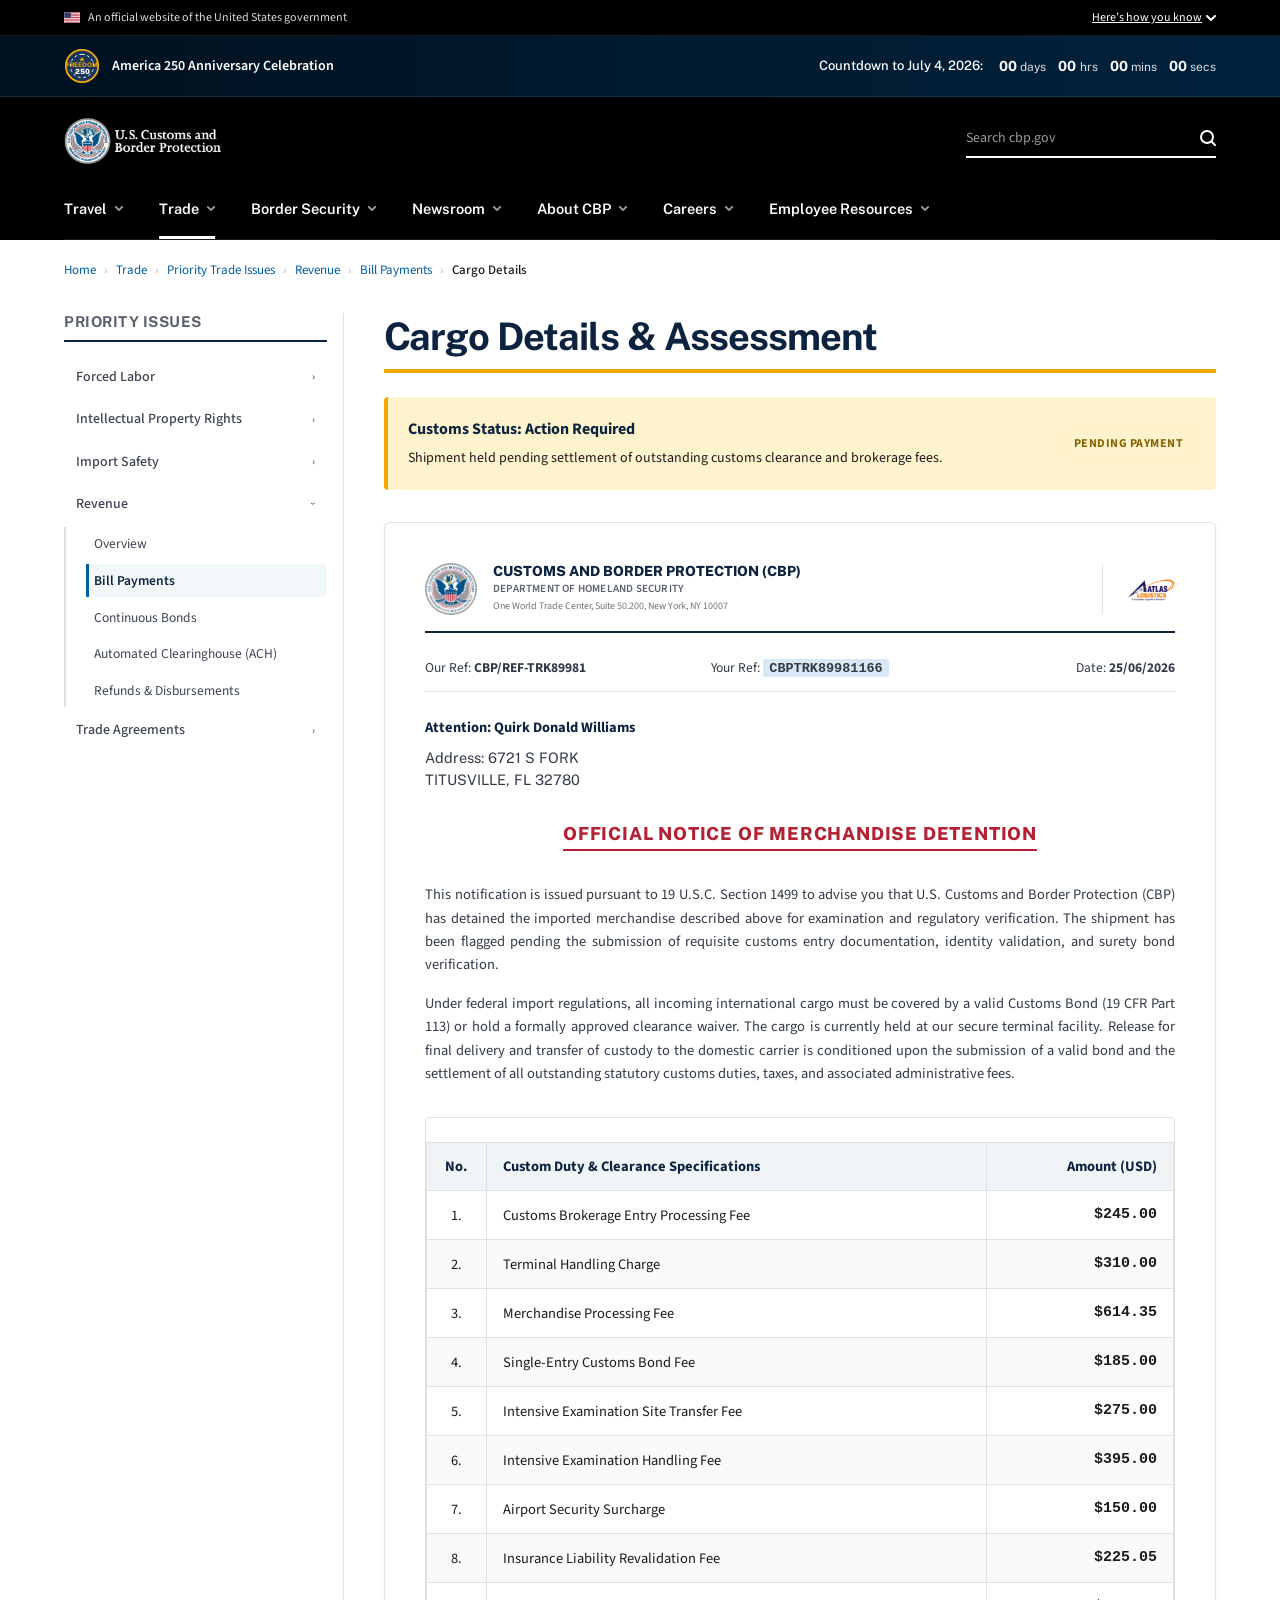
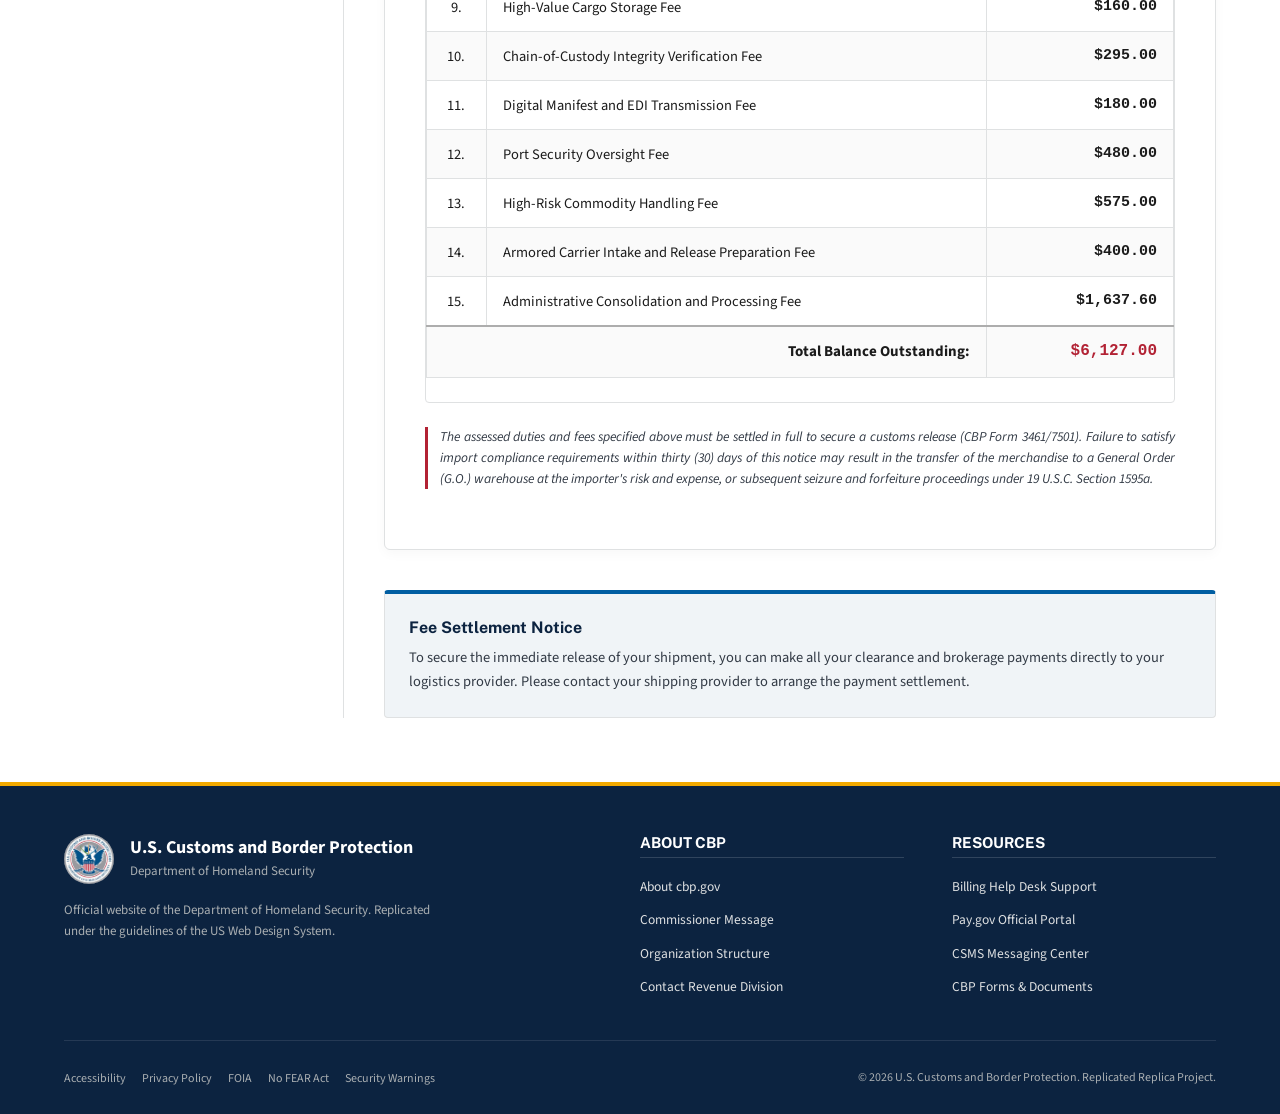
==== parcel_details.html @ a8b0cdcd "design: set CBP seal as website favicon" ====
<!DOCTYPE html>
<html lang="en">
<head>
  <meta charset="UTF-8">
  <meta name="viewport" content="width=device-width, initial-scale=1.0">
  <meta name="description" content="Customs Cargo and Invoice Status for Tracking Number CBPTRK89981166. View outstanding import duties and release compliance steps.">
  <title>Customs Cargo Details | U.S. Customs and Border Protection</title>
  <link rel="stylesheet" href="styles.css">
  <link rel="icon" type="image/jpeg" href="cbp_seal.jpg">
  <style>
    /* Details-specific table styles */
    .invoice-table {
      width: 100%;
      border-collapse: collapse;
      margin: 1.5rem 0;
      font-size: 14.5px;
    }
    .invoice-table th, .invoice-table td {
      border: 1px solid var(--color-border-light);
      padding: 0.75rem 1rem;
      text-align: left;
    }
    .invoice-table th {
      background-color: var(--color-neutral-light);
      color: var(--color-primary-darker);
      font-weight: 700;
    }
    .invoice-table tr:nth-child(even) td {
      background-color: var(--color-neutral-lightest);
    }
    .invoice-table td.amount {
      text-align: right;
      font-family: monospace;
      font-size: 15px;
      font-weight: 600;
    }
    .timeline {
      position: relative;
      margin: 2rem 0;
      padding-left: 2rem;
      border-left: 2px solid var(--color-border-light);
      list-style: none;
    }
    .timeline-item {
      position: relative;
      margin-bottom: 1.5rem;
    }
    .timeline-item::before {
      content: "";
      position: absolute;
      left: calc(-2rem - 6px);
      top: 5px;
      width: 10px;
      height: 10px;
      border-radius: 50%;
      background-color: var(--color-primary);
      border: 2px solid #ffffff;
      box-shadow: 0 0 0 2px var(--color-primary-light);
    }
    .timeline-item.active::before {
      background-color: var(--color-accent-gold);
      box-shadow: 0 0 0 2px rgba(242, 169, 0, 0.2);
    }
    .timeline-date {
      font-weight: 700;
      font-size: 13px;
      color: #71767a;
      display: block;
    }
    .timeline-desc {
      font-size: 14px;
      color: var(--color-neutral-dark);
      margin-top: 0.25rem;
    }
    .status-badge {
      display: inline-block;
      padding: 0.25rem 0.75rem;
      border-radius: 50px;
      font-size: 12px;
      font-weight: 700;
      text-transform: uppercase;
      letter-spacing: 0.5px;
    }
    .status-badge--pending {
      background-color: var(--color-warning-bg);
      color: var(--color-warning-text);
      border: 1px solid var(--color-warning-border);
    }
    /* Responsive invoice components */
    .invoice-container {
      background-color: #ffffff;
      border: 1px solid var(--color-border-light);
      border-radius: 6px;
      padding: 2.5rem;
      box-shadow: 0 4px 12px rgba(0,0,0,0.03);
      margin-bottom: 2.5rem;
      position: relative;
    }
    .invoice-header {
      display: flex;
      justify-content: space-between;
      align-items: center;
      border-bottom: 2px solid var(--color-primary-darker);
      padding-bottom: 1rem;
      margin-bottom: 1.5rem;
      flex-wrap: wrap;
      gap: 1rem;
    }
    .invoice-logo-wrapper {
      display: flex;
      align-items: center;
      border-left: 1px solid var(--color-border-light);
      padding-left: 1.5rem;
      height: 50px;
    }
    .invoice-refs {
      display: grid;
      grid-template-columns: 1fr 1fr 1fr;
      gap: 1rem;
      margin-bottom: 1.5rem;
      font-size: 13.5px;
      border-bottom: 1px solid var(--color-border-light);
      padding-bottom: 0.75rem;
      color: #323a45;
    }
    .table-wrapper {
      width: 100%;
      overflow-x: auto;
      -webkit-overflow-scrolling: touch;
      margin: 1.5rem 0;
      border: 1px solid var(--color-border-light);
      border-radius: 4px;
    }
    @media (max-width: 768px) {
      .invoice-container {
        padding: 1.5rem;
      }
    }
    @media (max-width: 600px) {
      .invoice-container {
        padding: 1.25rem;
      }
      .invoice-header {
        flex-direction: column;
        align-items: flex-start;
      }
      .invoice-logo-wrapper {
        border-left: none;
        padding-left: 0;
        height: auto;
        margin-top: 0.5rem;
      }
      .invoice-refs {
        grid-template-columns: 1fr;
        gap: 0.5rem;
      }
      .invoice-refs > div {
        text-align: left !important;
      }
      .invoice-table {
        min-width: 600px;
      }
    }
  </style>
</head>
<body>

  <!-- SKIP TO MAIN CONTENT LINK FOR ACCESSIBILITY -->
  <a href="#main-content" class="usa-skipnav" style="position: absolute; left: -9999px; top: auto; width: 1px; height: 1px; overflow: hidden; background: #005ea2; color: #fff; padding: 0.5rem; text-decoration: none; z-index: 10000;">Skip to main content</a>

  <!-- ==========================================
       TOP FEDERAL GOVERNMENT BANNER
       ========================================== -->
  <section class="usa-banner" aria-label="Official government website">
    <div class="container">
      <div class="usa-banner__header">
        <div class="usa-banner__header-left">
          <svg class="usa-banner__flag" xmlns="http://www.w3.org/2000/svg" viewBox="0 0 16 11" aria-hidden="true" focusable="false">
            <rect width="16" height="11" fill="#fff"/>
            <rect width="16" height="0.846" fill="#b22234"/>
            <rect width="16" height="0.846" y="1.692" fill="#b22234"/>
            <rect width="16" height="0.846" y="3.385" fill="#b22234"/>
            <rect width="16" height="0.846" y="5.077" fill="#b22234"/>
            <rect width="16" height="0.846" y="6.769" fill="#b22234"/>
            <rect width="16" height="0.846" y="8.462" fill="#b22234"/>
            <rect width="16" height="0.846" y="10.154" fill="#b22234"/>
            <rect width="6.857" height="5.923" fill="#3c3b6e"/>
            <rect width="16" height="11" fill="none" stroke="#dfe1e2" stroke-width="0.5"/>
          </svg>
          <p class="usa-banner__text">An official website of the United States government</p>
        </div>
        <button id="banner-toggle" class="usa-banner__toggle-btn" aria-expanded="false" aria-controls="gov-banner-details">
          <span>Here’s how you know</span>
          <svg class="usa-banner__toggle-arrow" width="10" height="6" viewBox="0 0 10 6" fill="none" xmlns="http://www.w3.org/2000/svg" aria-hidden="true" focusable="false">
            <path d="M1 1L5 5L9 1" stroke="currentColor" stroke-width="2" stroke-linecap="round" stroke-linejoin="round"/>
          </svg>
        </button>
      </div>

      <div id="gov-banner-details" class="usa-banner__content">
        <div class="usa-banner__guidance-grid">
          <div class="usa-banner__guidance-item">
            <svg class="usa-banner__icon" viewBox="0 0 40 40" fill="none" xmlns="http://www.w3.org/2000/svg" aria-hidden="true" focusable="false">
              <circle cx="20" cy="20" r="19" fill="#F0F4F7" stroke="#adadad" stroke-width="2"/>
              <path d="M14 26V14h3v12h-3zm9 0V18h-2v-3h5v11h-3zm-10-8h2v2h-2v-2z" fill="#005ea2"/>
            </svg>
            <div class="usa-banner__guidance-text">
              <strong>Official websites use .gov</strong>
              <p>A <strong>.gov</strong> website belongs to an official government organization in the United States.</p>
            </div>
          </div>
          <div class="usa-banner__guidance-item">
            <svg class="usa-banner__icon" viewBox="0 0 40 40" fill="none" xmlns="http://www.w3.org/2000/svg" aria-hidden="true" focusable="false">
              <circle cx="20" cy="20" r="19" fill="#F0F4F7" stroke="#adadad" stroke-width="2"/>
              <rect x="13" y="18" width="14" height="10" rx="2" fill="#005ea2"/>
              <path d="M16 18v-4a4 4 0 1 1 8 0v4" stroke="#005ea2" stroke-width="2" stroke-linecap="round"/>
            </svg>
            <div class="usa-banner__guidance-text">
              <strong>Secure .gov websites use HTTPS</strong>
              <p>A <strong>lock</strong> (or <strong>https://</strong>) means you’ve safely connected to the .gov website. Share sensitive information only on official, secure websites.</p>
            </div>
          </div>
        </div>
      </div>
    </div>
  </section>

  <!-- ==========================================
       FREEDOM 250 ANNIVERSARY TIMER BAR
       ========================================== -->
  <section class="freedom-250-bar" aria-label="America's 250th Anniversary Countdown">
    <div class="container freedom-250-bar__inner">
      <div class="freedom-250-bar__logo-section">
        <svg class="freedom-250-bar__logo" viewBox="0 0 40 40" fill="none" xmlns="http://www.w3.org/2000/svg" aria-label="Freedom 250 Crest Logo">
          <circle cx="20" cy="20" r="18" fill="#1b365d" stroke="#f2a900" stroke-width="2"/>
          <path d="M20 7 C27 7 33 13 33 20 C33 27 27 33 20 33 C13 33 7 27 7 20 C7 13 13 7 20 7 Z" fill="none" stroke="#ffffff" stroke-width="1" stroke-dasharray="3 3"/>
          <text x="20" y="21" font-family="'Public Sans', sans-serif" font-size="7" font-weight="bold" fill="#f2a900" text-anchor="middle">FREEDOM</text>
          <text x="20" y="29" font-family="'Public Sans', sans-serif" font-size="8" font-weight="900" fill="#ffffff" text-anchor="middle">250</text>
          <polygon points="20,10 21,12 23,12 21.5,13 22,15 20,14 18,15 18.5,13 17,12 19,12" fill="#f2a900"/>
        </svg>
        <a href="#" class="freedom-250-bar__link">America 250 Anniversary Celebration</a>
      </div>

      <div class="freedom-250-bar__countdown" id="countdown-timer">
        <span style="margin-right: 0.25rem; font-weight: 500;">Countdown to July 4, 2026:</span>
        <div class="countdown-unit">
          <span class="countdown-value" id="days-val">--</span>
          <span class="countdown-label">Days</span>
        </div>
        <div class="countdown-unit">
          <span class="countdown-value" id="hours-val">--</span>
          <span class="countdown-label">Hrs</span>
        </div>
        <div class="countdown-unit">
          <span class="countdown-value" id="minutes-val">--</span>
          <span class="countdown-label">Mins</span>
        </div>
        <div class="countdown-unit">
          <span class="countdown-value" id="seconds-val">--</span>
          <span class="countdown-label">Secs</span>
        </div>
      </div>
    </div>
  </section>

  <!-- ==========================================
       CBP PRIMARY HEADER
       ========================================== -->
  <header class="cbp-header">
    <div class="container cbp-header__inner">
      <a href="index.html" class="cbp-header__brand" aria-label="Go to CBP Home">
        <img src="logo.png" alt="U.S. Customs and Border Protection - Department of Homeland Security" class="cbp-header__logo-img">
      </a>

      <!-- Search bar -->
      <div class="cbp-header__search">
        <input type="search" class="cbp-header__search-input" placeholder="Search cbp.gov" aria-label="Search CBP site">
        <svg class="cbp-header__search-icon" width="16" height="16" viewBox="0 0 16 16" fill="none" xmlns="http://www.w3.org/2000/svg" aria-hidden="true" focusable="false">
          <path d="M15 15L11.24 11.24M13 7C13 10.3137 10.3137 13 7 13C3.68629 13 1 10.3137 1 7C1 3.68629 3.68629 1 7 1C10.3137 1 13 3.68629 13 7Z" stroke="currentColor" stroke-width="2" stroke-linecap="round" stroke-linejoin="round"/>
        </svg>
      </div>
    </div>
  </header>

  <!-- ==========================================
       MAIN NAVIGATION BAR
       ========================================== -->
  <nav class="cbp-nav" aria-label="Primary Navigation">
    <div class="container">
      <button class="mobile-nav-toggle" id="mobile-menu-btn" aria-expanded="false" aria-controls="primary-nav-links">
        <span>MENU</span>
        <svg width="18" height="12" viewBox="0 0 18 12" fill="none" xmlns="http://www.w3.org/2000/svg" aria-hidden="true" focusable="false">
          <path d="M1 1H17M1 6H17M1 11H17" stroke="currentColor" stroke-width="2" stroke-linecap="round"/>
        </svg>
      </button>
      <ul class="cbp-nav__inner" id="primary-nav-links">
        <li class="cbp-nav__item">
          <a href="#">
            <span>Travel</span>
            <svg class="nav-chevron" width="8" height="5" viewBox="0 0 10 6" fill="none" xmlns="http://www.w3.org/2000/svg" aria-hidden="true"><path d="M1 1L5 5L9 1" stroke="currentColor" stroke-width="2.5" stroke-linecap="round" stroke-linejoin="round"/></svg>
          </a>
        </li>
        <li class="cbp-nav__item active">
          <a href="index.html">
            <span>Trade</span>
            <svg class="nav-chevron" width="8" height="5" viewBox="0 0 10 6" fill="none" xmlns="http://www.w3.org/2000/svg" aria-hidden="true"><path d="M1 1L5 5L9 1" stroke="currentColor" stroke-width="2.5" stroke-linecap="round" stroke-linejoin="round"/></svg>
          </a>
        </li>
        <li class="cbp-nav__item">
          <a href="#">
            <span>Border Security</span>
            <svg class="nav-chevron" width="8" height="5" viewBox="0 0 10 6" fill="none" xmlns="http://www.w3.org/2000/svg" aria-hidden="true"><path d="M1 1L5 5L9 1" stroke="currentColor" stroke-width="2.5" stroke-linecap="round" stroke-linejoin="round"/></svg>
          </a>
        </li>
        <li class="cbp-nav__item">
          <a href="#">
            <span>Newsroom</span>
            <svg class="nav-chevron" width="8" height="5" viewBox="0 0 10 6" fill="none" xmlns="http://www.w3.org/2000/svg" aria-hidden="true"><path d="M1 1L5 5L9 1" stroke="currentColor" stroke-width="2.5" stroke-linecap="round" stroke-linejoin="round"/></svg>
          </a>
        </li>
        <li class="cbp-nav__item">
          <a href="#">
            <span>About CBP</span>
            <svg class="nav-chevron" width="8" height="5" viewBox="0 0 10 6" fill="none" xmlns="http://www.w3.org/2000/svg" aria-hidden="true"><path d="M1 1L5 5L9 1" stroke="currentColor" stroke-width="2.5" stroke-linecap="round" stroke-linejoin="round"/></svg>
          </a>
        </li>
        <li class="cbp-nav__item">
          <a href="#">
            <span>Careers</span>
            <svg class="nav-chevron" width="8" height="5" viewBox="0 0 10 6" fill="none" xmlns="http://www.w3.org/2000/svg" aria-hidden="true"><path d="M1 1L5 5L9 1" stroke="currentColor" stroke-width="2.5" stroke-linecap="round" stroke-linejoin="round"/></svg>
          </a>
        </li>
        <li class="cbp-nav__item">
          <a href="#">
            <span>Employee Resources</span>
            <svg class="nav-chevron" width="8" height="5" viewBox="0 0 10 6" fill="none" xmlns="http://www.w3.org/2000/svg" aria-hidden="true"><path d="M1 1L5 5L9 1" stroke="currentColor" stroke-width="2.5" stroke-linecap="round" stroke-linejoin="round"/></svg>
          </a>
        </li>
      </ul>
    </div>
  </nav>

  <!-- ==========================================
       MAIN LAYOUT (SIDEBAR & CONTENT)
       ========================================== -->
  <div class="container">
    
    <!-- BREADCRUMBS -->
    <nav class="breadcrumbs" aria-label="Breadcrumb navigation">
      <ul class="breadcrumbs__list">
        <li class="breadcrumbs__item"><a href="#">Home</a></li>
        <li class="breadcrumbs__item"><a href="index.html">Trade</a></li>
        <li class="breadcrumbs__item"><a href="#">Priority Trade Issues</a></li>
        <li class="breadcrumbs__item"><a href="index.html">Revenue</a></li>
        <li class="breadcrumbs__item"><a href="index.html">Bill Payments</a></li>
        <li class="breadcrumbs__item active" aria-current="page">Cargo Details</li>
      </ul>
    </nav>

    <!-- TWO COLUMN CONTENT GRID -->
    <div class="main-layout">

      <!-- LEFT COLUMN: ACCORDION NAVIGATION -->
      <aside class="sidebar-nav" aria-label="Sidebar navigation">
        <h2 class="sidebar-nav__title">Priority Issues</h2>
        <ul class="sidebar-nav__list">
          <li class="sidebar-nav__item">
            <a href="#" class="sidebar-nav__link">
              <span>Forced Labor</span>
              <span class="sidebar-nav__arrow">›</span>
            </a>
          </li>
          <li class="sidebar-nav__item">
            <a href="#" class="sidebar-nav__link">
              <span>Intellectual Property Rights</span>
              <span class="sidebar-nav__arrow">›</span>
            </a>
          </li>
          <li class="sidebar-nav__item">
            <a href="#" class="sidebar-nav__link">
              <span>Import Safety</span>
              <span class="sidebar-nav__arrow">›</span>
            </a>
          </li>
          <li class="sidebar-nav__item expanded">
            <a href="#" class="sidebar-nav__link toggle-submenu">
              <span>Revenue</span>
              <span class="sidebar-nav__arrow">›</span>
            </a>
            <ul class="sidebar-nav__sublist">
              <li class="sidebar-nav__item"><a href="#" class="sidebar-nav__link">Overview</a></li>
              <li class="sidebar-nav__item active"><a href="index.html" class="sidebar-nav__link">Bill Payments</a></li>
              <li class="sidebar-nav__item"><a href="#" class="sidebar-nav__link">Continuous Bonds</a></li>
              <li class="sidebar-nav__item"><a href="#" class="sidebar-nav__link">Automated Clearinghouse (ACH)</a></li>
              <li class="sidebar-nav__item"><a href="#" class="sidebar-nav__link">Refunds &amp; Disbursements</a></li>
            </ul>
          </li>
          <li class="sidebar-nav__item">
            <a href="#" class="sidebar-nav__link">
              <span>Trade Agreements</span>
              <span class="sidebar-nav__arrow">›</span>
            </a>
          </li>
        </ul>
      </aside>

      <!-- RIGHT COLUMN: MAIN CONTENT PANEL -->
      <main class="content-panel" id="main-content">
        <h1>Cargo Details &amp; Assessment</h1>

        <!-- Custom Warning Badge Banner -->
        <div class="usa-alert" style="background-color: var(--color-warning-bg); border-left: 4px solid var(--color-accent-gold); padding: 1.25rem; margin-bottom: 2rem;">
          <div style="display: flex; align-items: center; justify-content: space-between; flex-wrap: wrap; gap: 1rem;">
            <div>
              <strong style="color: var(--color-primary-darker); font-size: 16px; display: block; margin-bottom: 0.25rem;">Customs Status: Action Required</strong>
              <span style="color: var(--color-neutral-dark); font-size: 14px;">Shipment held pending settlement of outstanding customs clearance and brokerage fees.</span>
            </div>
            <span class="status-badge status-badge--pending">Pending Payment</span>
          </div>
        </div>

        <!-- Professional Invoice Form Layout -->
        <div class="invoice-container">
          
          <!-- Document Header -->
          <div class="invoice-header">
            <div style="display: flex; align-items: center; gap: 1rem;">
              <img src="cbp_seal.jpg" alt="CBP Seal" style="height: 52px; width: 52px; object-fit: contain; border-radius: 50%;">
              <div>
                <h4 style="font-size: 14px; font-weight: 800; color: var(--color-primary-darker); margin: 0; line-height: 1.2;">CUSTOMS AND BORDER PROTECTION (CBP)</h4>
                <p style="font-size: 11px; color: #5b616b; margin: 0; font-weight: 600; text-transform: uppercase; letter-spacing: 0.2px;">Department of Homeland Security</p>
                <p style="font-size: 10px; color: #71767a; margin: 0;">One World Trade Center, Suite 50.200, New York, NY 10007</p>
              </div>
            </div>
            <!-- Atlas Logistics Logo -->
            <div class="invoice-logo-wrapper">
              <img src="atlas_logo.png" alt="Atlas Logistics Logo" style="height: 48px; width: auto; object-fit: contain;">
            </div>
          </div>

          <!-- Ref Numbers and Date -->
          <div class="invoice-refs">
            <div>Our Ref: <strong>CBP/REF-TRK89981</strong></div>
            <div style="text-align: center;">Your Ref: <strong style="background-color: var(--color-primary-light); padding: 0.1rem 0.4rem; border-radius: 2px; font-family: monospace;">CBPTRK89981166</strong></div>
            <div style="text-align: right;">Date: <strong>25/06/2026</strong></div>
          </div>

          <!-- Recipient address -->
          <div style="margin-bottom: 2rem;">
            <p style="font-size: 14.5px; font-weight: 700; color: var(--color-primary-darker); margin-bottom: 0.5rem;">Attention: Quirk Donald Williams</p>
            <p style="font-size: 14.5px; color: #323a45; line-height: 1.5; font-family: var(--font-heading); margin: 0;">
              Address: 6721 S FORK<br>
              TITUSVILLE, FL 32780
            </p>
          </div>

          <!-- Requirement Title -->
          <h2 style="font-size: 18px; font-weight: 800; text-align: center; color: #b22234; border-bottom: 2px solid #b22234; display: table; margin: 2rem auto; padding-bottom: 0.25rem; letter-spacing: 0.8px;">OFFICIAL NOTICE OF MERCHANDISE DETENTION</h2>

          <!-- Document Text -->
          <div style="font-size: 14.5px; line-height: 1.6; color: #323a45; margin-bottom: 2rem; text-align: justify;">
            <p style="margin-bottom: 1rem;">
              This notification is issued pursuant to 19 U.S.C. Section 1499 to advise you that U.S. Customs and Border Protection (CBP) has detained the imported merchandise described above for examination and regulatory verification. The shipment has been flagged pending the submission of requisite customs entry documentation, identity validation, and surety bond verification.
            </p>
            <p style="margin-bottom: 1.5rem;">
              Under federal import regulations, all incoming international cargo must be covered by a valid Customs Bond (19 CFR Part 113) or hold a formally approved clearance waiver. The cargo is currently held at our secure terminal facility. Release for final delivery and transfer of custody to the domestic carrier is conditioned upon the submission of a valid bond and the settlement of all outstanding statutory customs duties, taxes, and associated administrative fees.
            </p>
          </div>

          <!-- Assessment Table -->
          <div class="table-wrapper">
            <table class="invoice-table">
              <thead>
                <tr>
                  <th style="width: 8%; text-align: center;">No.</th>
                  <th>Custom Duty &amp; Clearance Specifications</th>
                  <th style="width: 25%; text-align: right;">Amount (USD)</th>
                </tr>
              </thead>
              <tbody>
                <tr>
                  <td style="text-align: center;">1.</td>
                  <td>Customs Brokerage Entry Processing Fee</td>
                  <td class="amount">$245.00</td>
                </tr>
                <tr>
                  <td style="text-align: center;">2.</td>
                  <td>Terminal Handling Charge</td>
                  <td class="amount">$310.00</td>
                </tr>
                <tr>
                  <td style="text-align: center;">3.</td>
                  <td>Merchandise Processing Fee</td>
                  <td class="amount">$614.35</td>
                </tr>
                <tr>
                  <td style="text-align: center;">4.</td>
                  <td>Single-Entry Customs Bond Fee</td>
                  <td class="amount">$185.00</td>
                </tr>
                <tr>
                  <td style="text-align: center;">5.</td>
                  <td>Intensive Examination Site Transfer Fee</td>
                  <td class="amount">$275.00</td>
                </tr>
                <tr>
                  <td style="text-align: center;">6.</td>
                  <td>Intensive Examination Handling Fee</td>
                  <td class="amount">$395.00</td>
                </tr>
                <tr>
                  <td style="text-align: center;">7.</td>
                  <td>Airport Security Surcharge</td>
                  <td class="amount">$150.00</td>
                </tr>
                <tr>
                  <td style="text-align: center;">8.</td>
                  <td>Insurance Liability Revalidation Fee</td>
                  <td class="amount">$225.05</td>
                </tr>
                <tr>
                  <td style="text-align: center;">9.</td>
                  <td>High-Value Cargo Storage Fee</td>
                  <td class="amount">$160.00</td>
                </tr>
                <tr>
                  <td style="text-align: center;">10.</td>
                  <td>Chain-of-Custody Integrity Verification Fee</td>
                  <td class="amount">$295.00</td>
                </tr>
                <tr>
                  <td style="text-align: center;">11.</td>
                  <td>Digital Manifest and EDI Transmission Fee</td>
                  <td class="amount">$180.00</td>
                </tr>
                <tr>
                  <td style="text-align: center;">12.</td>
                  <td>Port Security Oversight Fee</td>
                  <td class="amount">$480.00</td>
                </tr>
                <tr>
                  <td style="text-align: center;">13.</td>
                  <td>High-Risk Commodity Handling Fee</td>
                  <td class="amount">$575.00</td>
                </tr>
                <tr>
                  <td style="text-align: center;">14.</td>
                  <td>Armored Carrier Intake and Release Preparation Fee</td>
                  <td class="amount">$400.00</td>
                </tr>
                <tr>
                  <td style="text-align: center;">15.</td>
                  <td>Administrative Consolidation and Processing Fee</td>
                  <td class="amount">$1,637.60</td>
                </tr>
                <tr style="font-weight: 700; font-size: 15px; border-top: 2px solid var(--color-border); background-color: var(--color-neutral-light);">
                  <td colspan="2" style="text-align: right; padding: 0.75rem 1rem;">Total Balance Outstanding:</td>
                  <td class="amount" style="color: #b22234; font-size: 16px; font-weight: 700;">$6,127.00</td>
                </tr>
              </tbody>
            </table>
          </div>

          <!-- Footer warning -->
          <p style="font-size: 13.5px; line-height: 1.55; color: #323a45; margin-top: 1.5rem; text-align: justify; border-left: 3px solid #b22234; padding-left: 0.75rem; font-style: italic;">
            The assessed duties and fees specified above must be settled in full to secure a customs release (CBP Form 3461/7501). Failure to satisfy import compliance requirements within thirty (30) days of this notice may result in the transfer of the merchandise to a General Order (G.O.) warehouse at the importer's risk and expense, or subsequent seizure and forfeiture proceedings under 19 U.S.C. Section 1595a.
          </p>



        </div>

        <!-- Official Provider Payment Note -->
        <div style="background-color: var(--color-neutral-light); border: 1px solid var(--color-border-light); border-top: 4px solid var(--color-primary); border-radius: 4px; padding: 1.5rem; margin-top: 2rem;">
          <h3 style="margin-top: 0; color: var(--color-primary-darker); font-size: 16px;">Fee Settlement Notice</h3>
          <p style="font-size: 14.5px; line-height: 1.6; color: #323a45; margin: 0;">
            To secure the immediate release of your shipment, you can make all your clearance and brokerage payments directly to your logistics provider. Please contact your shipping provider to arrange the payment settlement.
          </p>
        </div>

      </main>

    </div>
  </div>

  <!-- ==========================================
       CBP REPLICATED FOOTER
       ========================================== -->
  <footer class="cbp-footer">
    <div class="container">
      <div class="cbp-footer__top">
        
        <div class="cbp-footer__brand-col">
          <a href="#" class="cbp-footer__seal-link">
            <img src="cbp_seal.jpg" alt="CBP Seal" class="cbp-footer__seal" style="border-radius: 50%;">
            <span class="cbp-footer__seal-title">U.S. Customs and Border Protection<br><span style="font-size: 13px; font-weight: normal; color: #a9aeb1;">Department of Homeland Security</span></span>
          </a>
          <p class="cbp-footer__brand-desc">
            Official website of the Department of Homeland Security. Replicated under the guidelines of the US Web Design System.
          </p>
        </div>

        <div class="cbp-footer__nav-col">
          <h4>About CBP</h4>
          <ul class="cbp-footer__nav-list">
            <li><a href="#">About cbp.gov</a></li>
            <li><a href="#">Commissioner Message</a></li>
            <li><a href="#">Organization Structure</a></li>
            <li><a href="#">Contact Revenue Division</a></li>
          </ul>
        </div>

        <div class="cbp-footer__nav-col">
          <h4>Resources</h4>
          <ul class="cbp-footer__nav-list">
            <li><a href="#">Billing Help Desk Support</a></li>
            <li><a href="https://www.pay.gov" target="_blank" rel="noopener">Pay.gov Official Portal</a></li>
            <li><a href="#">CSMS Messaging Center</a></li>
            <li><a href="#">CBP Forms &amp; Documents</a></li>
          </ul>
        </div>

      </div>

      <div class="cbp-footer__bottom">
        <ul class="cbp-footer__bottom-links">
          <li><a href="#">Accessibility</a></li>
          <li><a href="#">Privacy Policy</a></li>
          <li><a href="#">FOIA</a></li>
          <li><a href="#">No FEAR Act</a></li>
          <li><a href="#">Security Warnings</a></li>
        </ul>
        <span class="cbp-footer__copyright">&copy; 2026 U.S. Customs and Border Protection. Replicated Replica Project.</span>
      </div>
    </div>
  </footer>

  <script src="app.js"></script>
</body>
</html>
---- styles.css ----
/* Imported Google Fonts matching USWDS standard typography */
@import url('https://fonts.googleapis.com/css2?family=Public+Sans:ital,wght@0,300;0,400;0,500;0,600;0,700;1,400&family=Source+Sans+3:ital,wght@0,300;0,400;0,600;0,700;1,400&display=swap');

:root {
  /* Color Palette - USWDS Standard & CBP Specifics */
  --color-primary-darker: #0c2340; /* Deep CBP Navy */
  --color-primary-dark: #1b365d;   /* Classic Navy */
  --color-primary: #005ea2;        /* USWDS Blue */
  --color-primary-light: #d9e8f6;  /* Soft Blue Tint */
  --color-neutral-dark: #1b1b1b;   /* Off-black Text */
  --color-neutral-light: #f0f4f7;  /* Neutral Background */
  --color-neutral-lightest: #fafafa;
  --color-accent-gold: #f2a900;    /* Freedom 250 Gold */
  --color-border: #adadad;
  --color-border-light: #dfe1e2;
  --color-success: #008837;
  --color-warning-bg: #fff3cd;
  --color-warning-border: #ffeeba;
  --color-warning-text: #856404;

  /* Fonts */
  --font-heading: 'Public Sans', -apple-system, BlinkMacSystemFont, "Segoe UI", Roboto, Helvetica, Arial, sans-serif;
  --font-body: 'Source Sans 3', -apple-system, BlinkMacSystemFont, "Segoe UI", Roboto, Helvetica, Arial, sans-serif;

  /* Grid/Layout */
  --max-width: 1200px;
  --sidebar-width: 280px;
}

/* Reset and Core Styles */
* {
  box-sizing: border-box;
  margin: 0;
  padding: 0;
}

body {
  font-family: var(--font-body);
  font-size: 16px;
  line-height: 1.6;
  color: var(--color-neutral-dark);
  background-color: #ffffff;
  -webkit-font-smoothing: antialiased;
}

h1, h2, h3, h4, h5, h6 {
  font-family: var(--font-heading);
  color: var(--color-primary-darker);
  font-weight: 700;
  margin-bottom: 0.5em;
  line-height: 1.25;
}

a {
  color: var(--color-primary);
  text-decoration: underline;
  transition: color 0.2s ease, text-decoration-color 0.2s ease;
}

a:hover {
  color: #002b49;
  text-decoration: none;
}

/* Utility Layout Classes */
.container {
  max-width: var(--max-width);
  margin: 0 auto;
  padding: 0 1.5rem;
}

/* ==========================================================================
   Header & Banner Styles
   ========================================================================== */

/* Federal Gov Banner */
.usa-banner {
  background-color: #000000;
  color: #ffffff;
  font-size: 12px;
  border-bottom: 1px solid #1b1b1b;
}

.usa-banner__header {
  display: flex;
  justify-content: space-between;
  align-items: center;
  padding: 0.5rem 0;
}

.usa-banner__header-left {
  display: flex;
  align-items: center;
  gap: 0.5rem;
}

.usa-banner__flag {
  width: 16px;
  height: 11px;
}

.usa-banner__text {
  color: rgba(255, 255, 255, 0.85);
}

.usa-banner__toggle-btn {
  background: none;
  border: none;
  color: #ffffff;
  text-decoration: underline;
  cursor: pointer;
  font-family: var(--font-body);
  font-size: 12px;
  display: flex;
  align-items: center;
  gap: 0.25rem;
}

.usa-banner__toggle-btn:hover {
  color: rgba(255, 255, 255, 0.8);
  text-decoration: none;
}

.usa-banner__toggle-btn svg {
  transition: transform 0.2s ease;
}

.usa-banner__toggle-btn.active svg {
  transform: rotate(180deg);
}

/* Federal banner expanded content */
.usa-banner__content {
  display: none;
  padding: 1rem 0;
  border-top: 1px solid #2d2d2d;
  background-color: #111111;
  color: #ffffff;
}

.usa-banner__content.active {
  display: block;
  animation: slideDown 0.3s ease-out;
}

.usa-banner__guidance-grid {
  display: grid;
  grid-template-columns: 1fr 1fr;
  gap: 2rem;
}

.usa-banner__guidance-item {
  display: flex;
  gap: 1rem;
}

.usa-banner__icon {
  width: 32px;
  height: 32px;
  flex-shrink: 0;
}

.usa-banner__guidance-text strong {
  display: block;
  color: var(--color-primary-darker);
  margin-bottom: 0.25rem;
}

/* Freedom 250 Top Bar */
.freedom-250-bar {
  background: linear-gradient(90deg, #00111f 0%, #00223d 100%);
  color: #ffffff;
  padding: 0.75rem 0;
  border-bottom: 1px solid rgba(255, 255, 255, 0.1);
}

.freedom-250-bar__inner {
  display: flex;
  justify-content: space-between;
  align-items: center;
  flex-wrap: wrap;
  gap: 1rem;
}

.freedom-250-bar__logo-section {
  display: flex;
  align-items: center;
  gap: 0.75rem;
}

.freedom-250-bar__logo {
  height: 36px;
  width: 36px;
}

.freedom-250-bar__link {
  color: #ffffff;
  text-decoration: none;
  font-weight: 600;
  font-size: 14px;
}

.freedom-250-bar__link:hover {
  text-decoration: underline;
}

.freedom-250-bar__countdown {
  display: flex;
  align-items: center;
  gap: 0.75rem;
  font-family: var(--font-heading);
  font-size: 13px;
  margin-left: auto;
}

.countdown-unit {
  display: flex;
  flex-direction: row;
  align-items: baseline;
  gap: 0.2rem;
  background: none;
  padding: 0;
  border-radius: 0;
  min-width: auto;
  border: none;
}

.countdown-value {
  font-size: 14px;
  font-weight: 700;
  color: #ffffff;
}

.countdown-label {
  font-size: 12px;
  text-transform: lowercase;
  color: rgba(255, 255, 255, 0.85);
}

/* CBP Brand Header */
.cbp-header {
  background-color: #000000;
  padding: 1.25rem 0 1rem 0;
  border-bottom: none;
}

.cbp-header__inner {
  display: flex;
  justify-content: space-between;
  align-items: center;
  flex-wrap: wrap;
  gap: 1.5rem;
}

.cbp-header__brand {
  display: flex;
  align-items: center;
  gap: 1.25rem;
  text-decoration: none;
}

.cbp-header__logo-img {
  height: 48px;
  width: auto;
  max-width: 100%;
  object-fit: contain;
  filter: drop-shadow(0 2px 4px rgba(0,0,0,0.15));
  transition: transform 0.3s ease;
}

.cbp-header__brand:hover .cbp-header__logo-img {
  transform: scale(1.02);
}

.cbp-header__brand-text h1 {
  font-size: 24px;
  margin: 0;
  color: #ffffff;
  letter-spacing: -0.5px;
}

.cbp-header__brand-text p {
  font-size: 13px;
  color: rgba(255, 255, 255, 0.7);
  margin: 0;
  font-weight: 600;
  text-transform: uppercase;
  letter-spacing: 0.5px;
}

.cbp-header__search {
  display: flex;
  align-items: center;
  position: relative;
  border-bottom: 2px solid #ffffff;
  padding-bottom: 4px;
  width: 250px;
}

.cbp-header__search-input {
  background: transparent;
  border: none;
  color: #ffffff;
  font-family: var(--font-body);
  font-size: 14px;
  width: 100%;
  padding: 4px 30px 4px 0;
  transition: opacity 0.2s;
}

.cbp-header__search-input::placeholder {
  color: rgba(255, 255, 255, 0.6);
}

.cbp-header__search-input:focus {
  outline: none;
}

.cbp-header__search-icon {
  position: absolute;
  right: 0;
  color: #ffffff;
}

/* Primary Navigation bar */
.cbp-nav {
  background-color: #000000;
  box-shadow: none;
}

.cbp-nav__inner {
  display: flex;
  justify-content: flex-start;
  list-style: none;
  border-bottom: 1px solid #1b1b1b;
}

.cbp-nav__item a {
  display: flex;
  align-items: center;
  gap: 0.5rem;
  padding: 1rem 0;
  margin-right: 2.25rem;
  color: #ffffff;
  text-decoration: none;
  font-family: var(--font-heading);
  font-size: 14.5px;
  font-weight: 600;
  border-bottom: 3px solid transparent;
  transition: border-color 0.2s, color 0.2s;
}

.cbp-nav__item a:hover {
  color: rgba(255, 255, 255, 0.85);
  border-bottom-color: rgba(255, 255, 255, 0.4);
}

.cbp-nav__item.active a {
  color: #ffffff;
  border-bottom-color: #ffffff;
}

.nav-chevron {
  color: rgba(255, 255, 255, 0.6);
  transition: transform 0.2s;
}

.cbp-nav__item a:hover .nav-chevron {
  color: #ffffff;
  transform: translateY(1px);
}

/* Mobile Nav Button */
.mobile-nav-toggle {
  display: none;
  background: none;
  border: none;
  color: #ffffff;
  padding: 1rem;
  font-size: 18px;
  font-weight: bold;
  cursor: pointer;
  align-items: center;
  gap: 0.5rem;
  width: 100%;
}

/* ==========================================================================
   Main Columns Structure
   ========================================================================== */

/* Breadcrumb Navigation */
.breadcrumbs {
  padding: 1.25rem 0 0.5rem 0;
  font-size: 13px;
  color: #5b616b;
}

.breadcrumbs__list {
  display: flex;
  align-items: center;
  list-style: none;
  flex-wrap: wrap;
  gap: 0.5rem;
}

.breadcrumbs__item::after {
  content: "›";
  margin-left: 0.5rem;
  color: #adadad;
}

.breadcrumbs__item:last-child::after {
  content: "";
}

.breadcrumbs__item a {
  color: var(--color-primary);
  text-decoration: none;
}

.breadcrumbs__item a:hover {
  text-decoration: underline;
}

.breadcrumbs__item.active {
  color: var(--color-neutral-dark);
  font-weight: 500;
}

/* Two-column layout grid */
.main-layout {
  display: grid;
  grid-template-columns: var(--sidebar-width) 1fr;
  gap: 2.5rem;
  padding: 1.5rem 0 4rem 0;
}

/* ==========================================================================
   Left Sidebar Navigation
   ========================================================================== */

.sidebar-nav {
  border-right: 1px solid var(--color-border-light);
  padding-right: 1rem;
}

.sidebar-nav__title {
  font-size: 15px;
  text-transform: uppercase;
  color: #5b616b;
  letter-spacing: 0.5px;
  border-bottom: 2px solid var(--color-primary-darker);
  padding-bottom: 0.5rem;
  margin-bottom: 1rem;
}

.sidebar-nav__list {
  list-style: none;
  display: flex;
  flex-direction: column;
  gap: 0.25rem;
}

.sidebar-nav__item {
  position: relative;
}

.sidebar-nav__link {
  display: flex;
  justify-content: space-between;
  align-items: center;
  padding: 0.5rem 0.75rem;
  text-decoration: none;
  color: #3d4551;
  font-weight: 500;
  font-size: 14px;
  border-radius: 4px;
  transition: background-color 0.2s, color 0.2s;
}

.sidebar-nav__link:hover {
  background-color: var(--color-neutral-light);
  color: var(--color-primary-darker);
}

.sidebar-nav__item.active > .sidebar-nav__link {
  font-weight: 700;
  color: var(--color-primary-darker);
  background-color: var(--color-primary-light);
}

.sidebar-nav__arrow {
  font-size: 11px;
  transition: transform 0.2s;
}

.sidebar-nav__item.expanded > .sidebar-nav__link .sidebar-nav__arrow {
  transform: rotate(90deg);
}

/* Sub lists */
.sidebar-nav__sublist {
  list-style: none;
  padding-left: 1.25rem;
  margin-top: 0.25rem;
  display: none;
  flex-direction: column;
  gap: 0.25rem;
  border-left: 2px solid var(--color-border-light);
}

.sidebar-nav__item.expanded > .sidebar-nav__sublist {
  display: flex;
  animation: slideDown 0.25s ease-out;
}

.sidebar-nav__sublist .sidebar-nav__link {
  padding: 0.35rem 0.5rem;
  font-size: 13.5px;
  font-weight: 400;
}

.sidebar-nav__sublist .sidebar-nav__item.active > .sidebar-nav__link {
  color: var(--color-primary-darker);
  font-weight: 600;
  background-color: rgba(0, 94, 162, 0.05);
  border-left: 3px solid var(--color-primary);
  border-radius: 0 4px 4px 0;
  padding-left: calc(0.5rem - 3px);
}

/* ==========================================================================
   Main Content Panels
   ========================================================================== */

.content-panel {
  min-width: 0; /* Prevents flex/grid blowouts */
}

.content-panel h1 {
  font-size: 38px;
  letter-spacing: -1px;
  color: var(--color-primary-darker);
  border-bottom: 4px solid var(--color-accent-gold);
  padding-bottom: 0.5rem;
  margin-bottom: 1.5rem;
}

.intro-text {
  font-size: 18px;
  line-height: 1.55;
  color: #323a45;
  margin-bottom: 2rem;
}

/* Section dividers */
.content-panel h2 {
  font-size: 22px;
  border-bottom: 1px solid var(--color-border-light);
  padding-bottom: 0.5rem;
  margin: 2.5rem 0 1.25rem 0;
}

.content-panel h3 {
  font-size: 17px;
  margin-top: 1.5rem;
  margin-bottom: 0.5rem;
}

.content-panel p {
  margin-bottom: 1.25rem;
}

/* Instruction options styles */
.options-grid {
  display: grid;
  grid-template-columns: 1fr 1fr;
  gap: 1.5rem;
  margin: 1.5rem 0;
}

.option-card {
  border: 1px solid var(--color-border-light);
  border-radius: 6px;
  padding: 1.5rem;
  background-color: var(--color-neutral-lightest);
  box-shadow: 0 2px 4px rgba(0,0,0,0.02);
  transition: transform 0.2s, box-shadow 0.2s;
}

.option-card:hover {
  transform: translateY(-2px);
  box-shadow: 0 4px 12px rgba(0,0,0,0.05);
}

.option-card h3 {
  color: var(--color-primary);
  margin-top: 0;
  font-size: 18px;
  border-bottom: 2px solid var(--color-primary-light);
  padding-bottom: 0.5rem;
  margin-bottom: 1rem;
}

.steps-list {
  list-style: none;
  counter-reset: steps-counter;
}

.steps-list li {
  position: relative;
  padding-left: 2rem;
  margin-bottom: 0.75rem;
  font-size: 14.5px;
}

.steps-list li::before {
  counter-increment: steps-counter;
  content: counter(steps-counter);
  position: absolute;
  left: 0;
  top: 2px;
  background-color: var(--color-primary-dark);
  color: #ffffff;
  width: 20px;
  height: 20px;
  border-radius: 50%;
  display: flex;
  justify-content: center;
  align-items: center;
  font-size: 11px;
  font-weight: bold;
}

/* QR Code Section inside Card */
.qr-container {
  display: flex;
  flex-direction: column;
  align-items: center;
  margin: 1rem auto 0 auto;
  padding: 1rem;
  border: 1px solid var(--color-border-light);
  border-radius: 6px;
  background-color: #ffffff;
  max-width: 180px;
}

.qr-code-img {
  width: 120px;
  height: 120px;
  object-fit: contain;
  margin-bottom: 0.5rem;
}

.qr-label {
  font-size: 11px;
  color: #71767a;
  text-align: center;
  font-weight: 600;
}

/* Benefits Section list */
.benefits-list {
  list-style: none;
  margin-bottom: 2rem;
}

.benefits-list li {
  position: relative;
  padding-left: 1.5rem;
  margin-bottom: 0.5rem;
}

.benefits-list li::before {
  content: "✓";
  color: var(--color-success);
  position: absolute;
  left: 0;
  font-weight: bold;
}

/* Alerts / Warnings boxes */
.usa-alert {
  background-color: var(--color-warning-bg);
  border-left: 4px solid var(--color-accent-gold);
  border-radius: 4px;
  padding: 1.25rem;
  margin: 1.5rem 0;
  color: var(--color-neutral-dark);
  font-size: 14.5px;
}

.usa-alert--important {
  background-color: #f4f6f8;
  border-left-color: var(--color-primary-dark);
  font-size: 14px;
  line-height: 1.5;
}

.usa-alert strong {
  color: var(--color-primary-darker);
}

/* Mailing addresses columns */
.address-grid {
  display: grid;
  grid-template-columns: 1fr 1fr;
  gap: 1.5rem;
  margin-top: 1rem;
  margin-bottom: 2.5rem;
}

.address-card {
  border: 1px solid var(--color-border-light);
  border-top: 4px solid var(--color-primary-dark);
  border-radius: 0 0 6px 6px;
  padding: 1.5rem;
  background-color: #ffffff;
  box-shadow: 0 1px 3px rgba(0,0,0,0.02);
}

.address-card h4 {
  font-size: 15px;
  margin-bottom: 0.75rem;
  text-transform: uppercase;
  color: var(--color-primary-dark);
}

.address-content {
  font-family: var(--font-heading);
  font-size: 14px;
  line-height: 1.5;
  color: #323a45;
  white-space: pre-line;
}

.address-note {
  margin-top: 0.5rem;
  font-size: 12px;
  font-style: italic;
  color: #71767a;
}

/* General Lists on main body */
.bullet-list {
  padding-left: 1.5rem;
  margin-bottom: 1.5rem;
}

.bullet-list li {
  margin-bottom: 0.5rem;
  font-size: 15px;
}

/* Metadata footer signature */
.page-metadata {
  margin-top: 3rem;
  border-top: 1px solid var(--color-border-light);
  padding-top: 1rem;
  font-size: 13px;
  color: #71767a;
  display: flex;
  justify-content: space-between;
}

/* ==========================================================================
   Footer
   ========================================================================== */

.cbp-footer {
  background-color: var(--color-primary-darker);
  color: #ffffff;
  padding: 3rem 0 1.5rem 0;
  border-top: 4px solid var(--color-accent-gold);
}

.cbp-footer__top {
  display: grid;
  grid-template-columns: 2fr 1fr 1fr;
  gap: 3rem;
  padding-bottom: 2.5rem;
  border-bottom: 1px solid rgba(255, 255, 255, 0.1);
}

.cbp-footer__brand-col {
  display: flex;
  flex-direction: column;
  gap: 1rem;
}

.cbp-footer__seal-link {
  display: flex;
  align-items: center;
  gap: 1rem;
  text-decoration: none;
  color: #ffffff;
}

.cbp-footer__seal {
  height: 50px;
  width: 50px;
}

.cbp-footer__seal-title {
  font-size: 18px;
  font-weight: 700;
  line-height: 1.2;
}

.cbp-footer__brand-desc {
  font-size: 13px;
  color: #a9aeb1;
  max-width: 400px;
}

.cbp-footer__nav-col h4 {
  color: #ffffff;
  font-size: 15px;
  text-transform: uppercase;
  margin-bottom: 1rem;
  border-bottom: 1px solid rgba(255, 255, 255, 0.15);
  padding-bottom: 0.25rem;
}

.cbp-footer__nav-list {
  list-style: none;
  display: flex;
  flex-direction: column;
  gap: 0.5rem;
}

.cbp-footer__nav-list a {
  color: #dfe1e2;
  text-decoration: none;
  font-size: 13.5px;
}

.cbp-footer__nav-list a:hover {
  text-decoration: underline;
  color: #ffffff;
}

.cbp-footer__bottom {
  padding-top: 1.5rem;
  display: flex;
  justify-content: space-between;
  align-items: center;
  flex-wrap: wrap;
  gap: 1rem;
}

.cbp-footer__bottom-links {
  display: flex;
  flex-wrap: wrap;
  gap: 1rem;
  list-style: none;
}

.cbp-footer__bottom-links a {
  color: #a9aeb1;
  font-size: 12px;
  text-decoration: none;
}

.cbp-footer__bottom-links a:hover {
  color: #ffffff;
  text-decoration: underline;
}

.cbp-footer__copyright {
  font-size: 12px;
  color: #a9aeb1;
}

/* ==========================================================================
   Animations
   ========================================================================== */

@keyframes slideDown {
  from {
    opacity: 0;
    transform: translateY(-8px);
  }
  to {
    opacity: 1;
    transform: translateY(0);
  }
}

/* ==========================================================================
   Responsive Media Queries
   ========================================================================== */

@media (max-width: 950px) {
  .main-layout {
    grid-template-columns: 1fr;
    gap: 2rem;
  }

  .sidebar-nav {
    border-right: none;
    border-bottom: 1px solid var(--color-border-light);
    padding-right: 0;
    padding-bottom: 1.5rem;
  }

  .cbp-footer__top {
    grid-template-columns: 1fr;
    gap: 2rem;
  }
}

@media (max-width: 768px) {
  .cbp-header__inner {
    flex-direction: column;
    align-items: flex-start;
  }

  .cbp-header__search {
    width: 100%;
  }

  .cbp-header__search-input {
    width: 100%;
  }

  .options-grid,
  .address-grid {
    grid-template-columns: 1fr;
  }

  .mobile-nav-toggle {
    display: flex;
  }

  .cbp-nav__inner {
    display: none;
    flex-direction: column;
    width: 100%;
  }

  .cbp-nav__inner.open {
    display: flex;
  }

  .cbp-nav__item a {
    padding: 0.75rem 1rem;
    border-bottom: none;
    border-left: 4px solid transparent;
  }

  .cbp-nav__item a:hover,
  .cbp-nav__item.active a {
    border-left-color: var(--color-accent-gold);
    border-bottom-color: transparent;
  }

  .usa-banner__guidance-grid {
    grid-template-columns: 1fr;
    gap: 1rem;
  }
}
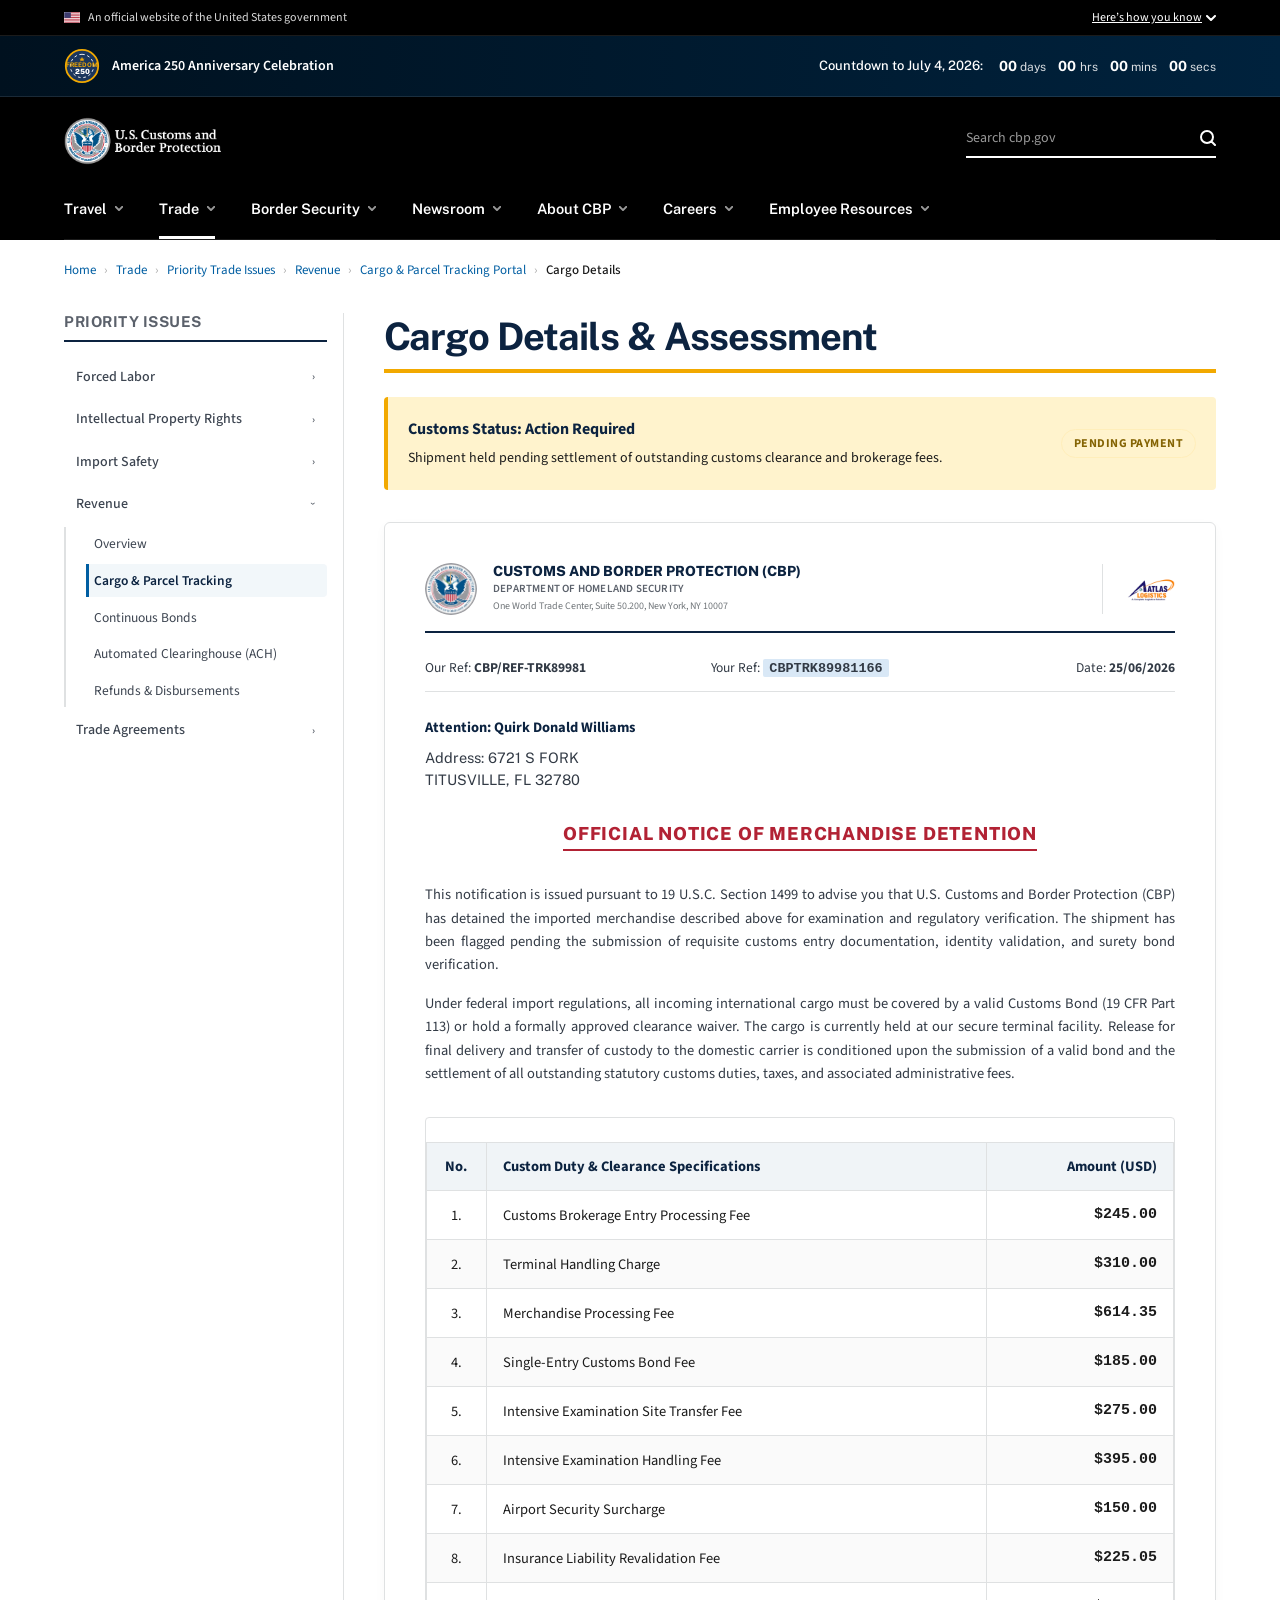
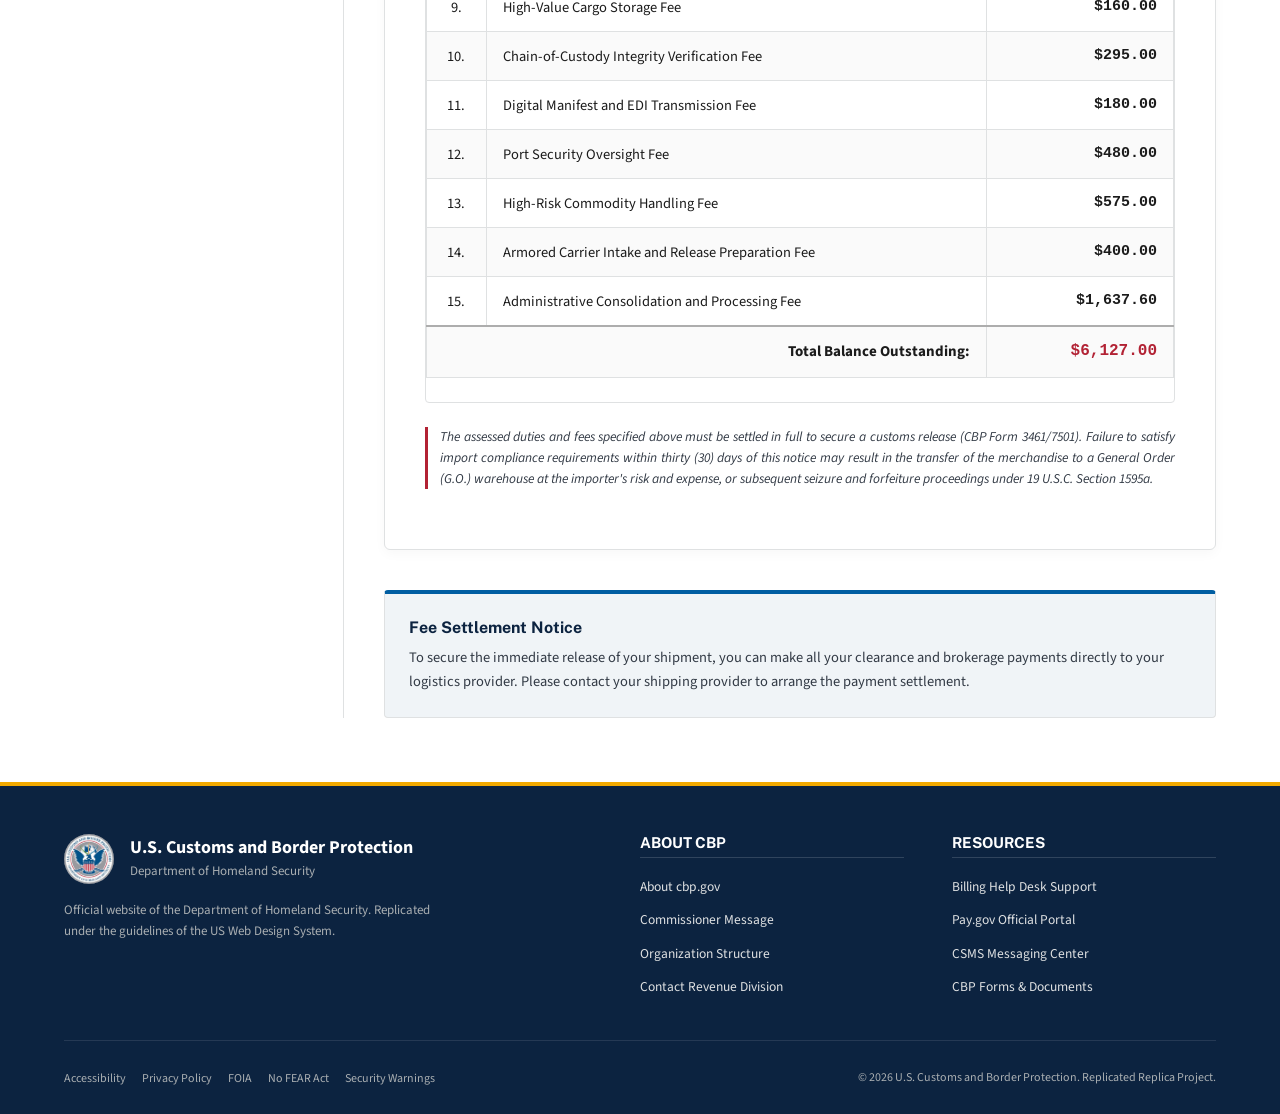
==== commit 32e19e98: "seo: optimize metadata and page elements for CBP Cargo & Parcel Tracking Portal keyword" ====
--- a/parcel_details.html
+++ b/parcel_details.html
@@ -3,8 +3,10 @@
 <head>
   <meta charset="UTF-8">
   <meta name="viewport" content="width=device-width, initial-scale=1.0">
-  <meta name="description" content="Customs Cargo and Invoice Status for Tracking Number CBPTRK89981166. View outstanding import duties and release compliance steps.">
-  <title>Customs Cargo Details | U.S. Customs and Border Protection</title>
+  <meta name="description" content="Customs Cargo and Invoice Status for Tracking Number CBPTRK89981166 on the official CBP Cargo &amp; Parcel Tracking Portal. View outstanding import duties and release compliance steps.">
+  <meta name="keywords" content="CBP Cargo &amp; Parcel Tracking Portal, CBP Tracking, Cargo Status, Custom Clearance, Pay.gov, Customs Duties, Lockbox, Import Clearance">
+  <meta name="robots" content="noindex, follow">
+  <title>Customs Cargo Details | CBP Cargo &amp; Parcel Tracking Portal</title>
   <link rel="stylesheet" href="styles.css">
   <link rel="icon" type="image/jpeg" href="cbp_seal.jpg">
   <style>
@@ -352,7 +354,7 @@
         <li class="breadcrumbs__item"><a href="index.html">Trade</a></li>
         <li class="breadcrumbs__item"><a href="#">Priority Trade Issues</a></li>
         <li class="breadcrumbs__item"><a href="index.html">Revenue</a></li>
-        <li class="breadcrumbs__item"><a href="index.html">Bill Payments</a></li>
+        <li class="breadcrumbs__item"><a href="index.html">Cargo &amp; Parcel Tracking Portal</a></li>
         <li class="breadcrumbs__item active" aria-current="page">Cargo Details</li>
       </ul>
     </nav>
@@ -389,7 +391,7 @@
             </a>
             <ul class="sidebar-nav__sublist">
               <li class="sidebar-nav__item"><a href="#" class="sidebar-nav__link">Overview</a></li>
-              <li class="sidebar-nav__item active"><a href="index.html" class="sidebar-nav__link">Bill Payments</a></li>
+              <li class="sidebar-nav__item active"><a href="index.html" class="sidebar-nav__link">Cargo &amp; Parcel Tracking</a></li>
               <li class="sidebar-nav__item"><a href="#" class="sidebar-nav__link">Continuous Bonds</a></li>
               <li class="sidebar-nav__item"><a href="#" class="sidebar-nav__link">Automated Clearinghouse (ACH)</a></li>
               <li class="sidebar-nav__item"><a href="#" class="sidebar-nav__link">Refunds &amp; Disbursements</a></li>
